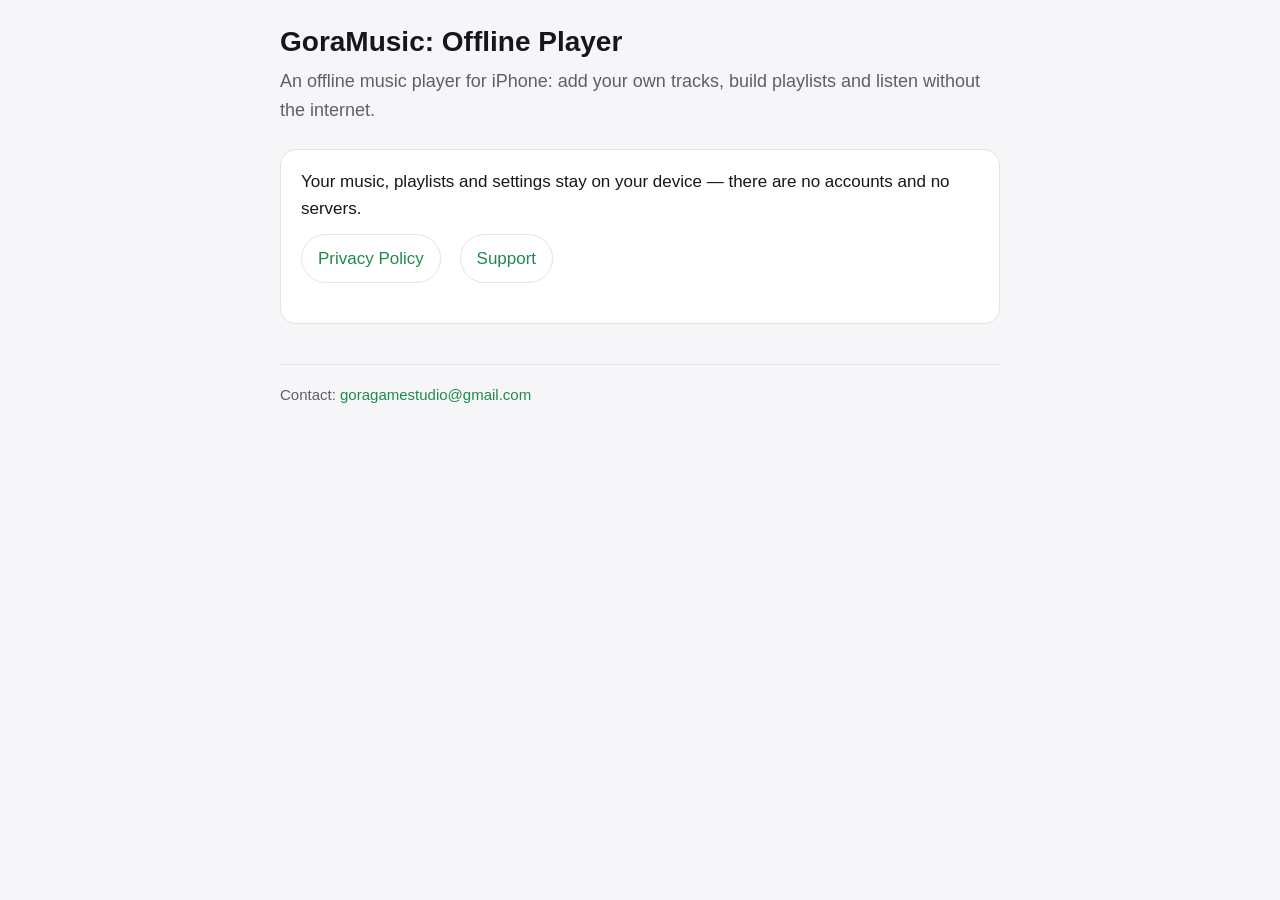
==== index.html @ b58f4661 "Add files via upload" ====
<!DOCTYPE html>
<html lang="en">
<head>
<meta charset="utf-8">
<meta name="viewport" content="width=device-width, initial-scale=1">
<title>GoraMusic: Offline Player</title>
<meta name="description" content="GoraMusic: Offline Player — an offline music player for iPhone. Your music and settings stay on your device.">
<link rel="stylesheet" href="style.css">
</head>
<body>
<header class="site">
  <h1>GoraMusic: Offline Player</h1>
  <p class="lead">An offline music player for iPhone: add your own tracks, build playlists and listen without the internet.</p>
</header>

<main>
  <div class="card">
    <p>Your music, playlists and settings stay on your device — there are no accounts and no servers.</p>
    <p class="links">
      <a href="privacy.html">Privacy Policy</a>
      <a href="support.html">Support</a>
    </p>
  </div>
</main>

<footer>
  <p>Contact: <a href="mailto:goragamestudio@gmail.com">goragamestudio@gmail.com</a></p>
</footer>
</body>
</html>
---- style.css ----
:root {
  color-scheme: light dark;
  --bg: #f6f6f8;
  --card: #ffffff;
  --text: #16171a;
  --muted: #5d6066;
  --line: #e2e3e7;
  --accent: #1f8a4c;
}

@media (prefers-color-scheme: dark) {
  :root {
    --bg: #111214;
    --card: #1b1d20;
    --text: #f2f3f5;
    --muted: #a3a7ad;
    --line: #2b2e33;
    --accent: #4cc47f;
  }
}

* { box-sizing: border-box; }

body {
  margin: 0;
  padding: 24px 16px 56px;
  background: var(--bg);
  color: var(--text);
  font: 17px/1.6 -apple-system, BlinkMacSystemFont, "Segoe UI", Roboto, Helvetica, Arial, sans-serif;
  -webkit-text-size-adjust: 100%;
}

main {
  max-width: 720px;
  margin: 0 auto;
}

header.site {
  max-width: 720px;
  margin: 0 auto 24px;
}

h1 {
  font-size: 28px;
  line-height: 1.25;
  margin: 0 0 8px;
}

h2 {
  font-size: 20px;
  line-height: 1.3;
  margin: 28px 0 8px;
}

h3 {
  font-size: 17px;
  margin: 20px 0 6px;
}

p, li { margin: 0 0 12px; }

ul, ol { padding-left: 22px; }

a {
  color: var(--accent);
  text-decoration: none;
  overflow-wrap: anywhere;
}

a:hover { text-decoration: underline; }

.lead {
  color: var(--muted);
  font-size: 18px;
}

.card {
  background: var(--card);
  border: 1px solid var(--line);
  border-radius: 16px;
  padding: 18px 20px;
  margin: 16px 0;
}

.links a {
  display: inline-block;
  margin: 0 14px 10px 0;
  padding: 10px 16px;
  border: 1px solid var(--line);
  border-radius: 999px;
  background: var(--card);
}

.lang {
  margin: 0 0 20px;
  color: var(--muted);
  font-size: 15px;
}

.lang a { margin-right: 10px; }

.meta {
  color: var(--muted);
  font-size: 15px;
  margin-bottom: 24px;
}

footer {
  max-width: 720px;
  margin: 40px auto 0;
  padding-top: 18px;
  border-top: 1px solid var(--line);
  color: var(--muted);
  font-size: 15px;
}
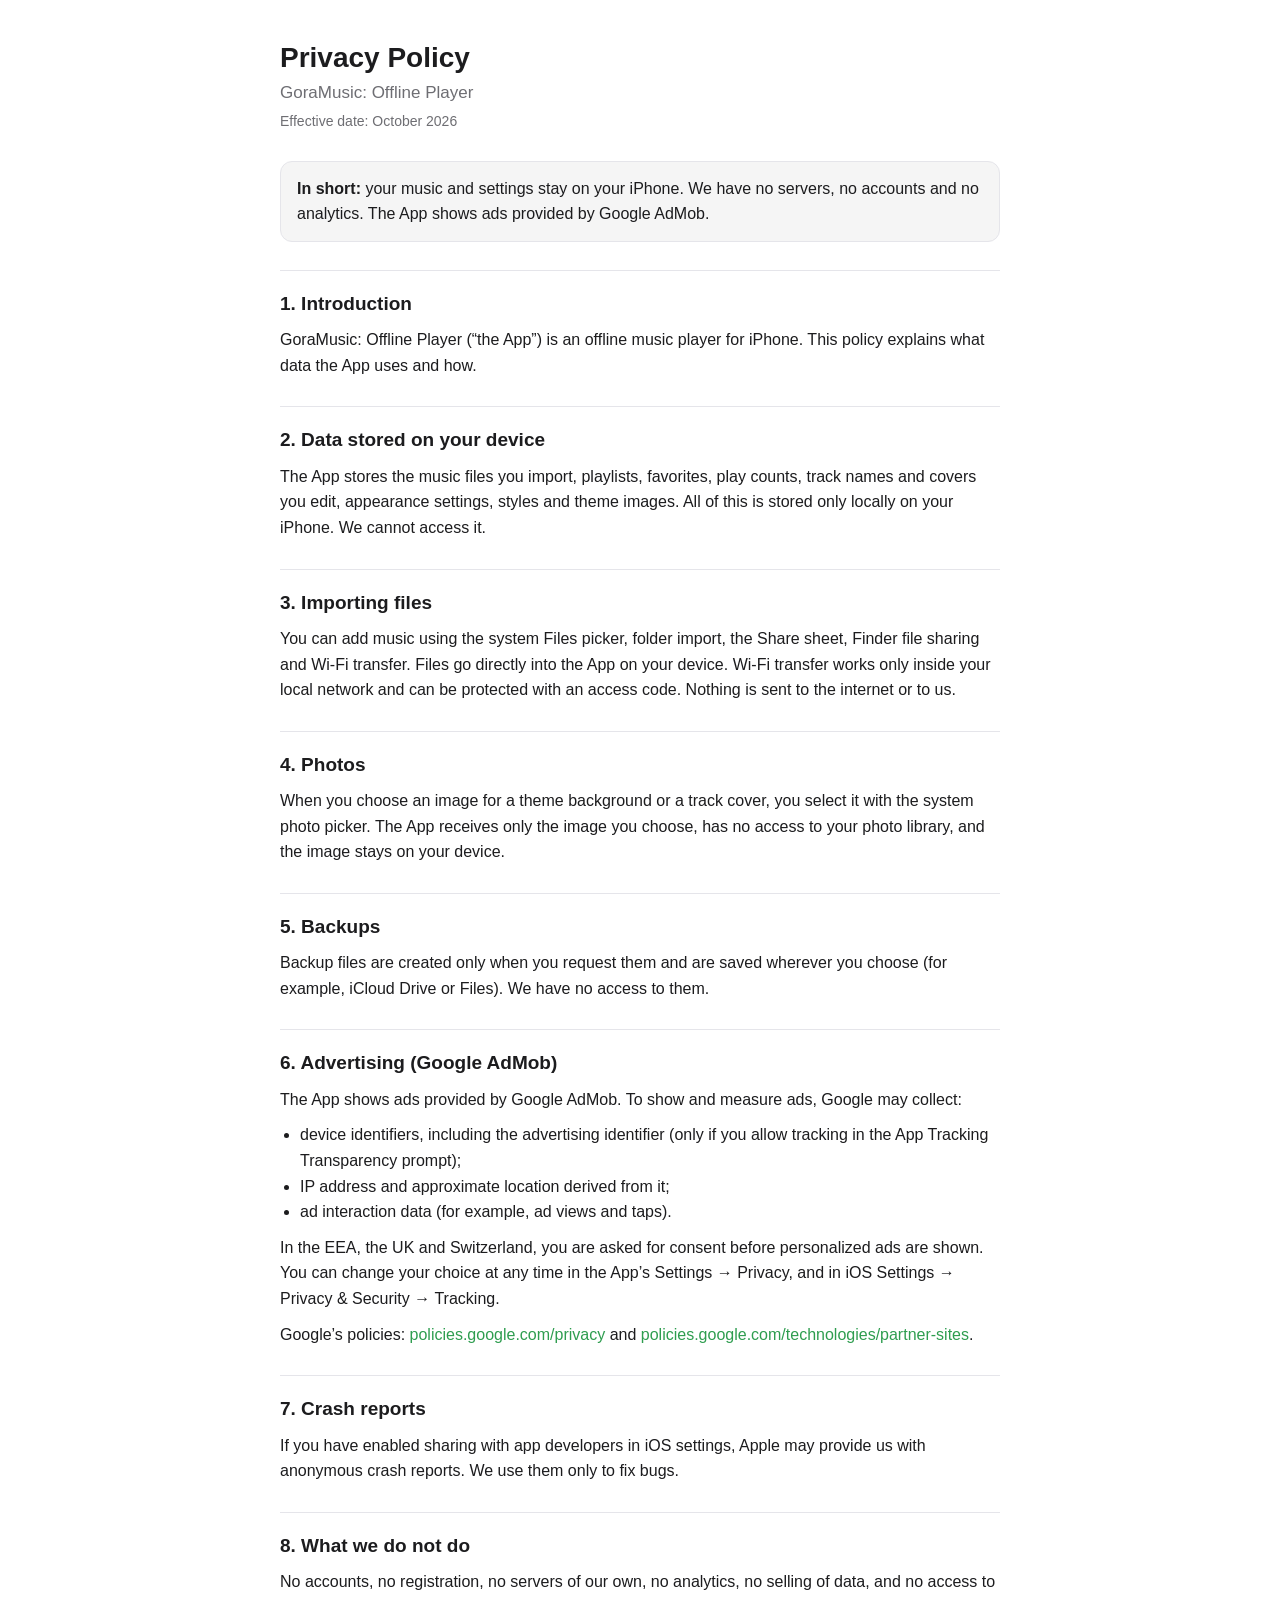
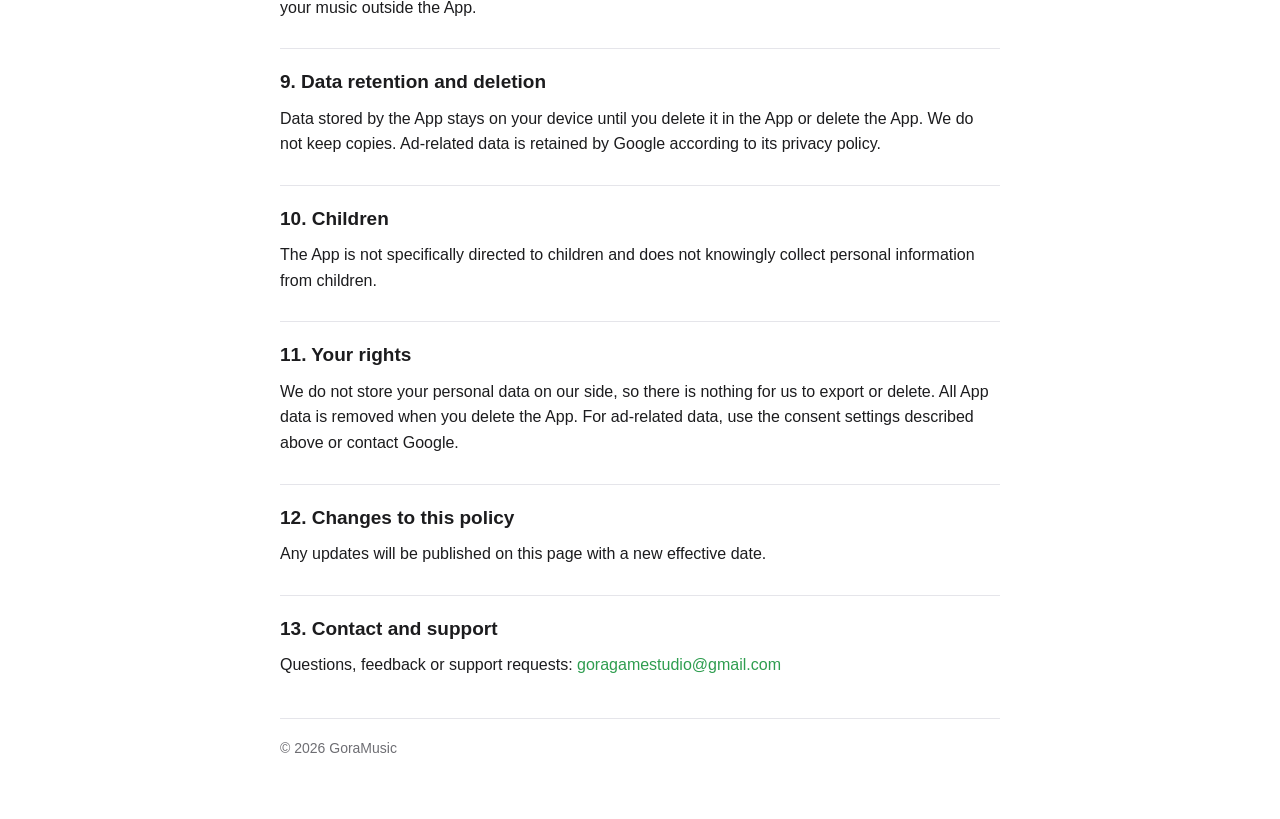
==== commit 270b18d4: "Add files via upload" ====
--- a/index.html
+++ b/index.html
@@ -3,28 +3,85 @@
 <head>
 <meta charset="utf-8">
 <meta name="viewport" content="width=device-width, initial-scale=1">
-<title>GoraMusic: Offline Player</title>
-<meta name="description" content="GoraMusic: Offline Player — an offline music player for iPhone. Your music and settings stay on your device.">
-<link rel="stylesheet" href="style.css">
+<title>Privacy Policy – GoraMusic: Offline Player</title>
+<style>
+  :root { --bg:#ffffff; --text:#1c1c1e; --muted:#6e6e73; --line:#e5e5ea; --accent:#2e9d4f; }
+  @media (prefers-color-scheme: dark) {
+    :root { --bg:#0f0f12; --text:#f2f2f7; --muted:#a1a1a6; --line:#2c2c2e; --accent:#4cd27a; }
+  }
+  * { box-sizing:border-box; }
+  body { margin:0; background:var(--bg); color:var(--text);
+         font:16px/1.6 -apple-system, BlinkMacSystemFont, "Segoe UI", Roboto, Helvetica, Arial, sans-serif; }
+  main { max-width:760px; margin:0 auto; padding:40px 20px 60px; }
+  h1 { font-size:28px; line-height:1.25; margin:0 0 4px; }
+  .app { color:var(--muted); margin:0 0 4px; font-size:17px; }
+  .date { color:var(--muted); font-size:14px; margin:0 0 28px; }
+  h2 { font-size:19px; margin:28px 0 8px; padding-top:18px; border-top:1px solid var(--line); }
+  p, ul { margin:0 0 10px; }
+  ul { padding-left:20px; }
+  a { color:var(--accent); text-decoration:none; }
+  a:hover { text-decoration:underline; }
+  .summary { background:rgba(127,127,127,.08); border:1px solid var(--line); border-radius:12px; padding:14px 16px; margin-bottom:8px; }
+  footer { margin-top:40px; padding-top:18px; border-top:1px solid var(--line); color:var(--muted); font-size:14px; }
+</style>
 </head>
 <body>
-<header class="site">
-  <h1>GoraMusic: Offline Player</h1>
-  <p class="lead">An offline music player for iPhone: add your own tracks, build playlists and listen without the internet.</p>
-</header>
+<main>
+  <h1>Privacy Policy</h1>
+  <p class="app">GoraMusic: Offline Player</p>
+  <p class="date">Effective date: October 2026</p>
 
-<main>
-  <div class="card">
-    <p>Your music, playlists and settings stay on your device — there are no accounts and no servers.</p>
-    <p class="links">
-      <a href="privacy.html">Privacy Policy</a>
-      <a href="support.html">Support</a>
-    </p>
+  <div class="summary">
+    <strong>In short:</strong> your music and settings stay on your iPhone. We have no servers, no accounts and no analytics. The App shows ads provided by Google AdMob.
   </div>
+
+  <h2>1. Introduction</h2>
+  <p>GoraMusic: Offline Player (“the App”) is an offline music player for iPhone. This policy explains what data the App uses and how.</p>
+
+  <h2>2. Data stored on your device</h2>
+  <p>The App stores the music files you import, playlists, favorites, play counts, track names and covers you edit, appearance settings, styles and theme images. All of this is stored only locally on your iPhone. We cannot access it.</p>
+
+  <h2>3. Importing files</h2>
+  <p>You can add music using the system Files picker, folder import, the Share sheet, Finder file sharing and Wi-Fi transfer. Files go directly into the App on your device. Wi-Fi transfer works only inside your local network and can be protected with an access code. Nothing is sent to the internet or to us.</p>
+
+  <h2>4. Photos</h2>
+  <p>When you choose an image for a theme background or a track cover, you select it with the system photo picker. The App receives only the image you choose, has no access to your photo library, and the image stays on your device.</p>
+
+  <h2>5. Backups</h2>
+  <p>Backup files are created only when you request them and are saved wherever you choose (for example, iCloud Drive or Files). We have no access to them.</p>
+
+  <h2>6. Advertising (Google AdMob)</h2>
+  <p>The App shows ads provided by Google AdMob. To show and measure ads, Google may collect:</p>
+  <ul>
+    <li>device identifiers, including the advertising identifier (only if you allow tracking in the App Tracking Transparency prompt);</li>
+    <li>IP address and approximate location derived from it;</li>
+    <li>ad interaction data (for example, ad views and taps).</li>
+  </ul>
+  <p>In the EEA, the UK and Switzerland, you are asked for consent before personalized ads are shown. You can change your choice at any time in the App’s Settings → Privacy, and in iOS Settings → Privacy &amp; Security → Tracking.</p>
+  <p>Google’s policies: <a href="https://policies.google.com/privacy">policies.google.com/privacy</a> and <a href="https://policies.google.com/technologies/partner-sites">policies.google.com/technologies/partner-sites</a>.</p>
+
+  <h2>7. Crash reports</h2>
+  <p>If you have enabled sharing with app developers in iOS settings, Apple may provide us with anonymous crash reports. We use them only to fix bugs.</p>
+
+  <h2>8. What we do not do</h2>
+  <p>No accounts, no registration, no servers of our own, no analytics, no selling of data, and no access to your music outside the App.</p>
+
+  <h2>9. Data retention and deletion</h2>
+  <p>Data stored by the App stays on your device until you delete it in the App or delete the App. We do not keep copies. Ad-related data is retained by Google according to its privacy policy.</p>
+
+  <h2>10. Children</h2>
+  <p>The App is not specifically directed to children and does not knowingly collect personal information from children.</p>
+
+  <h2>11. Your rights</h2>
+  <p>We do not store your personal data on our side, so there is nothing for us to export or delete. All App data is removed when you delete the App. For ad-related data, use the consent settings described above or contact Google.</p>
+
+  <h2>12. Changes to this policy</h2>
+  <p>Any updates will be published on this page with a new effective date.</p>
+
+  <h2>13. Contact and support</h2>
+  <p>Questions, feedback or support requests: <a href="mailto:goragamestudio@gmail.com">goragamestudio@gmail.com</a></p>
+
+  <footer>© 2026 GoraMusic</footer>
 </main>
-
-<footer>
-  <p>Contact: <a href="mailto:goragamestudio@gmail.com">goragamestudio@gmail.com</a></p>
-</footer>
 </body>
 </html>
